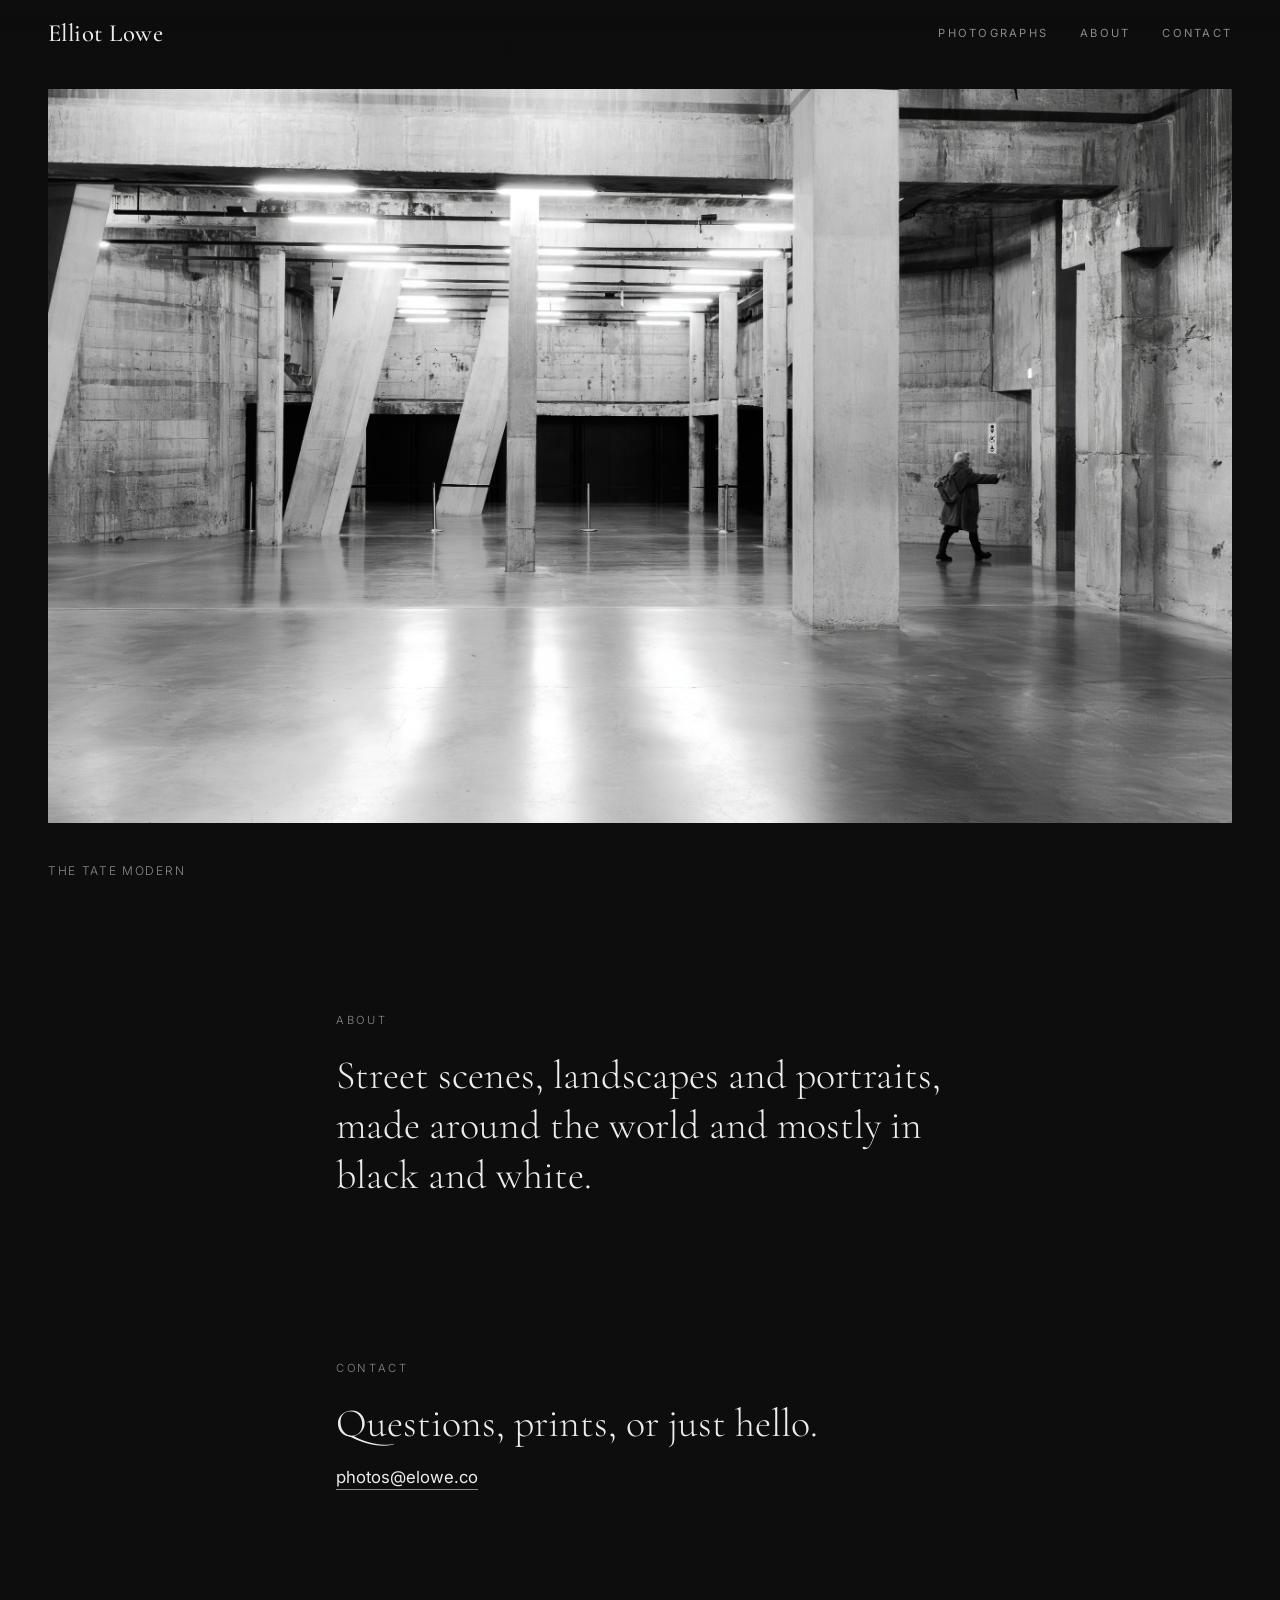
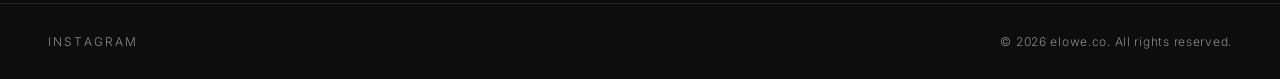
==== public/index.html @ 6233b0a8 "Add EL monogram favicon, touch icon and web manifest Co-Authored-By: Claude Opus 5.5 <noreply@anthro" ====
<!doctype html>
<html lang="en">
<head>
  <meta charset="utf-8">
  <meta name="viewport" content="width=device-width, initial-scale=1">
  <title>Elliot Lowe Photography</title>
  <meta name="description" content="Street, landscape and portrait photography in black and white, from wherever the road leads.">
  <meta property="og:type" content="website">
  <meta property="og:title" content="Elliot Lowe Photography">
  <meta property="og:description" content="Street, landscape and portrait photography in black and white.">
  <meta property="og:url" content="https://elowe.co/">
  <meta property="og:image" content="https://elowe.co/photos/2025_11_10-England49.jpg">
  <meta name="twitter:card" content="summary_large_image">
  <meta name="color-scheme" content="dark">
  <link rel="icon" href="/favicon.ico" sizes="any">
  <link rel="icon" href="/favicon.svg" type="image/svg+xml">
  <link rel="apple-touch-icon" href="/apple-touch-icon.png">
  <link rel="manifest" href="/site.webmanifest">
  <meta name="theme-color" content="#0d0d0d">
  <link rel="preconnect" href="https://fonts.googleapis.com">
  <link rel="preconnect" href="https://fonts.gstatic.com" crossorigin>
  <link href="https://fonts.googleapis.com/css2?family=Cormorant+Garamond:ital,wght@0,400;0,500;1,400&family=Inter:wght@300;400;500&display=swap" rel="stylesheet">
  <link rel="stylesheet" href="style.css">
</head>
<body>
  <header class="bar">
    <a class="brand" href="#top">Elliot Lowe</a>
    <nav aria-label="Main">
      <a href="#photos">Photographs</a>
      <a href="#about">About</a>
      <a href="#contact">Contact</a>
    </nav>
  </header>

  <main id="top">
    <section id="photos" class="viewer" aria-label="Photographs">
      <div class="stage">
        <img id="main" alt="">
        <button id="prev" class="zone zone--prev" aria-label="Previous photograph" hidden></button>
        <button id="next" class="zone zone--next" aria-label="Next photograph" hidden></button>
      </div>
      <div class="caption">
        <span id="title"></span>
        <span id="count"></span>
      </div>
      <div id="thumbs" class="thumbs" hidden></div>
      <p id="empty" class="empty" hidden>Photographs coming soon.</p>
    </section>

    <section id="about" class="panel">
      <p class="eyebrow">About</p>
      <p class="lede">Street scenes, landscapes and portraits, made around the world and mostly in black and white.</p>
    </section>

    <section id="contact" class="panel panel--last">
      <p class="eyebrow">Contact</p>
      <p class="lede">Questions, prints, or just hello.</p>
      <a class="mail" href="mailto:photos@elowe.co">photos@elowe.co</a>
    </section>
  </main>

  <footer class="foot">
    <a href="https://instagram.com/elliot_lowe" rel="noopener">Instagram</a>
    <span>&copy; 2026 elowe.co. All rights reserved.</span>
  </footer>

  <script src="script.js"></script>
</body>
</html>
---- public/style.css ----
:root {
  --bg: #0d0d0d;
  --ink: #ececec;
  --muted: #8a8a8a;
  --line: #262626;
  --bar: 4.25rem;
  --pad: clamp(1.25rem, 4vw, 3rem);
}
* { box-sizing: border-box; }
html { scroll-behavior: smooth; background: var(--bg); }
body {
  margin: 0;
  background: var(--bg);
  color: var(--ink);
  font-family: "Inter", system-ui, sans-serif;
  font-weight: 300;
  line-height: 1.6;
  -webkit-font-smoothing: antialiased;
}
a { color: inherit; }
:focus-visible { outline: 2px solid var(--ink); outline-offset: 4px; }

.bar {
  position: fixed; inset: 0 0 auto 0; z-index: 5;
  height: var(--bar);
  display: flex; justify-content: space-between; align-items: center;
  padding: 0 var(--pad);
  background: linear-gradient(to bottom, rgba(13,13,13,.85), rgba(13,13,13,0));
}
.brand {
  font-family: "Cormorant Garamond", Georgia, serif;
  font-size: 1.55rem; font-weight: 500; letter-spacing: .02em; text-decoration: none;
}
.bar nav { display: flex; gap: clamp(1rem, 3vw, 2rem); }
.bar nav a {
  text-decoration: none; text-transform: uppercase;
  font-size: .7rem; letter-spacing: .2em; font-weight: 400; color: var(--muted);
  transition: color .2s;
}
.bar nav a:hover { color: var(--ink); }

.viewer { min-height: 100svh; display: flex; flex-direction: column; padding: var(--bar) var(--pad) 1.25rem; }
.stage { position: relative; flex: 1; min-height: 0; display: flex; align-items: center; justify-content: center; }
.stage img {
  display: block; max-width: 100%; max-height: calc(100svh - var(--bar) - 5.5rem);
  width: auto; height: auto; object-fit: contain;
  opacity: 0; transition: opacity .5s ease;
}
.stage img.in { opacity: 1; }
.zone { position: absolute; top: 0; bottom: 0; width: 50%; background: none; border: 0; padding: 0; cursor: pointer; }
.zone--prev { left: 0; cursor: w-resize; }
.zone--next { right: 0; cursor: e-resize; }
.zone[hidden] { display: none; }

.caption {
  display: flex; justify-content: space-between; gap: 1rem;
  padding-top: 1rem; font-size: .75rem; letter-spacing: .14em; text-transform: uppercase; color: var(--muted);
}
.thumbs { display: flex; gap: .5rem; justify-content: center; flex-wrap: wrap; padding-top: 1rem; }
.thumbs[hidden], .empty[hidden] { display: none; }
.thumbs button { padding: 0; border: 0; background: none; cursor: pointer; opacity: .4; transition: opacity .2s; }
.thumbs button.on, .thumbs button:hover { opacity: 1; }
.thumbs img { display: block; width: 72px; height: 48px; object-fit: cover; }
.empty { text-align: center; color: var(--muted); padding: 6rem 0; }

.panel {
  max-width: 44rem; margin: 0 auto; padding: 7rem var(--pad) 2rem;
}
.panel--last { padding-bottom: 7rem; }
.eyebrow { text-transform: uppercase; font-size: .7rem; letter-spacing: .24em; color: var(--muted); margin: 0 0 1.25rem; }
.lede {
  font-family: "Cormorant Garamond", Georgia, serif;
  font-size: clamp(1.7rem, 4.2vw, 2.5rem); line-height: 1.25; margin: 0 0 1rem;
}
.sub { color: var(--muted); margin: 0; }
.mail {
  font-size: 1.05rem; font-weight: 400; text-underline-offset: 6px; text-decoration-color: var(--muted);
}
.mail:hover { text-decoration-color: var(--ink); }

.foot {
  display: flex; justify-content: space-between; flex-wrap: wrap; gap: 1rem;
  padding: 1.75rem var(--pad); border-top: 1px solid var(--line);
  color: var(--muted); font-size: .75rem; letter-spacing: .06em;
}
.foot a { text-decoration: none; text-transform: uppercase; letter-spacing: .18em; }
.foot a:hover { color: var(--ink); }

@media (max-width: 640px) {
  :root { --bar: 3.5rem; }
  .bar nav a:first-child { display: none; }
  .viewer { min-height: 0; padding-top: calc(var(--bar) + 1rem); }
  .stage { flex: none; }
  .stage img { max-height: 70svh; }
}
@media (prefers-reduced-motion: reduce) {
  html { scroll-behavior: auto; }
  .stage img { transition: none; }
}
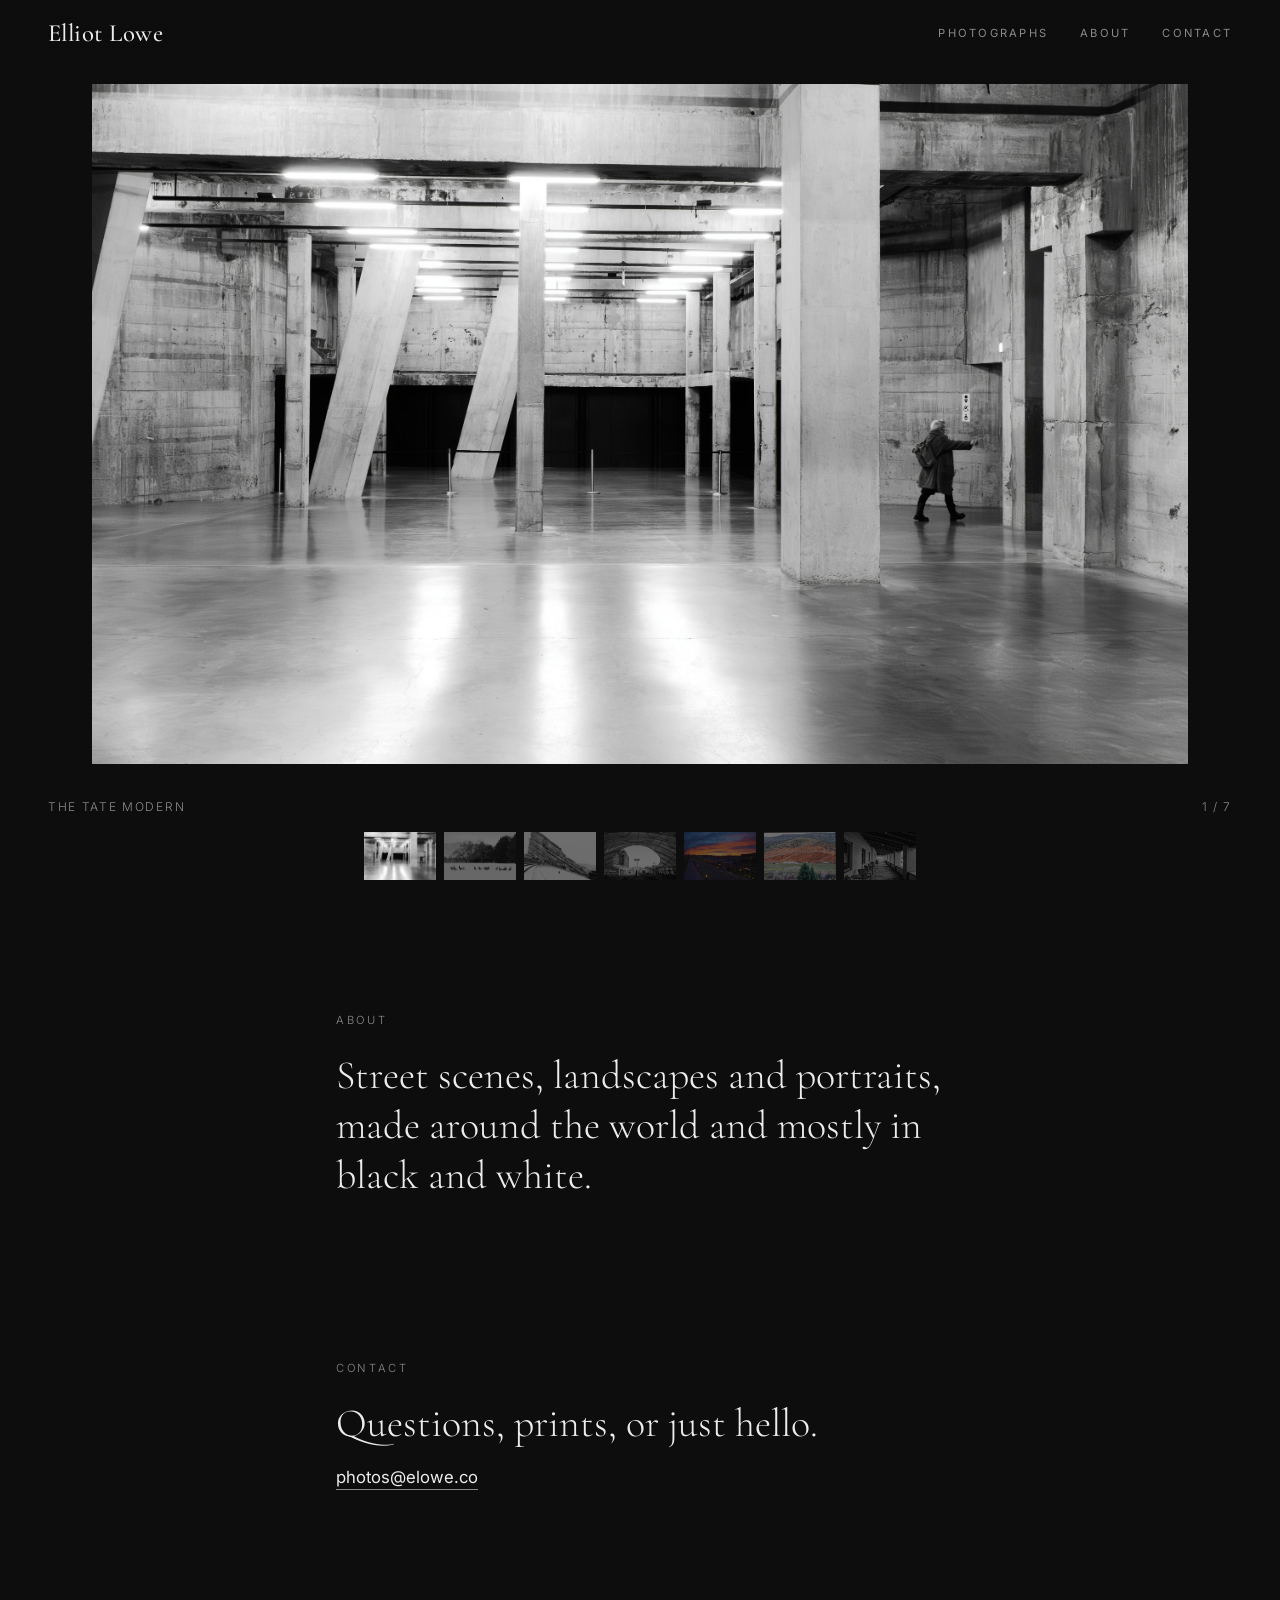
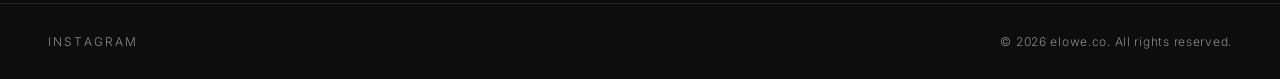
==== commit 3d0770a8: "Add IMG 4542 photo and a camera-details info button Co-Authored-By: Claude Sonnet 5.5 <noreply@anthr" ====
--- a/public/index.html
+++ b/public/index.html
@@ -40,8 +40,12 @@
         <button id="next" class="zone zone--next" aria-label="Next photograph" hidden></button>
       </div>
       <div class="caption">
-        <span id="title"></span>
+        <span class="cap-left">
+          <span id="title"></span>
+          <button id="info-btn" class="info-btn" type="button" aria-label="Photo details" aria-expanded="false" aria-controls="info" hidden>i</button>
+        </span>
         <span id="count"></span>
+        <dl id="info" class="info" hidden></dl>
       </div>
       <div id="thumbs" class="thumbs" hidden></div>
       <p id="empty" class="empty" hidden>Photographs coming soon.</p>
--- a/public/style.css
+++ b/public/style.css
@@ -47,6 +47,7 @@
   opacity: 0; transition: opacity .5s ease;
 }
 .stage img.in { opacity: 1; }
+.has-thumbs .stage img { max-height: calc(100svh - var(--bar) - 9.5rem); }
 .zone { position: absolute; top: 0; bottom: 0; width: 50%; background: none; border: 0; padding: 0; cursor: pointer; }
 .zone--prev { left: 0; cursor: w-resize; }
 .zone--next { right: 0; cursor: e-resize; }
@@ -56,6 +57,25 @@
   display: flex; justify-content: space-between; gap: 1rem;
   padding-top: 1rem; font-size: .75rem; letter-spacing: .14em; text-transform: uppercase; color: var(--muted);
 }
+.caption { position: relative; align-items: center; }
+.cap-left { display: flex; align-items: center; gap: .75rem; }
+.info-btn {
+  width: 1.4rem; height: 1.4rem; padding: 0; border-radius: 50%;
+  border: 1px solid var(--muted); background: none; color: var(--muted); cursor: pointer;
+  font: italic 500 .95rem/1 "Cormorant Garamond", Georgia, serif; text-transform: none;
+  transition: color .2s, border-color .2s;
+}
+.info-btn:hover, .info-btn[aria-expanded="true"] { color: var(--ink); border-color: var(--ink); }
+.info-btn[hidden], .info[hidden] { display: none; }
+.info {
+  position: absolute; left: 0; bottom: calc(100% + .5rem); z-index: 3; margin: 0;
+  display: grid; grid-template-columns: auto 1fr; gap: .4rem 1.5rem; align-items: baseline;
+  padding: 1rem 1.25rem; max-width: 100%;
+  background: rgba(13,13,13,.92); border: 1px solid var(--line);
+  -webkit-backdrop-filter: blur(6px); backdrop-filter: blur(6px);
+}
+.info dt { font-size: .65rem; letter-spacing: .16em; text-transform: uppercase; color: var(--muted); }
+.info dd { margin: 0; font-size: .8rem; letter-spacing: .04em; text-transform: none; color: var(--ink); }
 .thumbs { display: flex; gap: .5rem; justify-content: center; flex-wrap: wrap; padding-top: 1rem; }
 .thumbs[hidden], .empty[hidden] { display: none; }
 .thumbs button { padding: 0; border: 0; background: none; cursor: pointer; opacity: .4; transition: opacity .2s; }
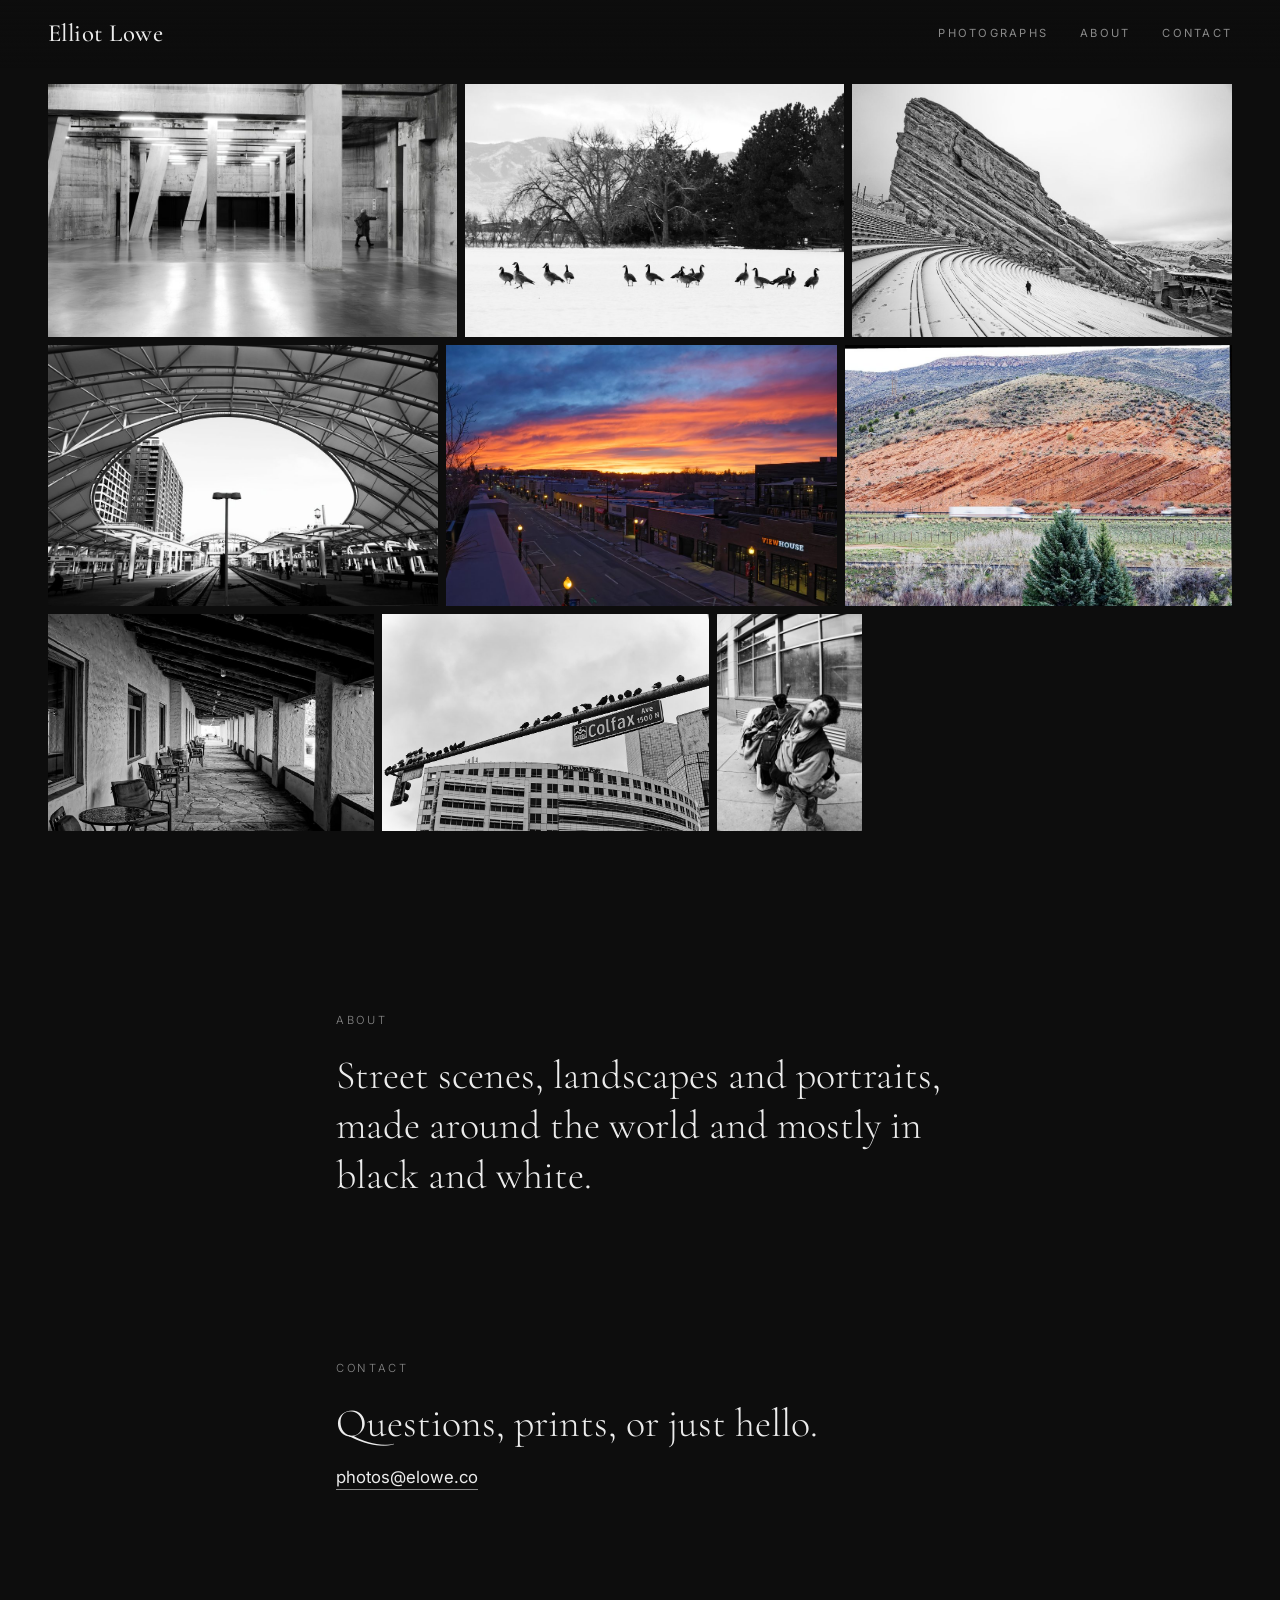
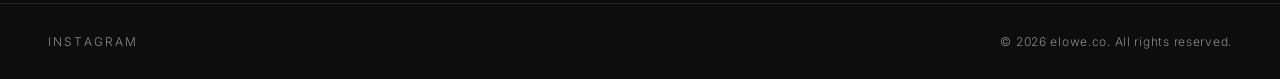
==== commit 0f7092ce: "Switch home page to a photo grid with full-screen viewer and thumbnails Co-Authored-By: Claude Sonne" ====
--- a/public/index.html
+++ b/public/index.html
@@ -33,21 +33,8 @@
   </header>
 
   <main id="top">
-    <section id="photos" class="viewer" aria-label="Photographs">
-      <div class="stage">
-        <img id="main" alt="">
-        <button id="prev" class="zone zone--prev" aria-label="Previous photograph" hidden></button>
-        <button id="next" class="zone zone--next" aria-label="Next photograph" hidden></button>
-      </div>
-      <div class="caption">
-        <span class="cap-left">
-          <span id="title"></span>
-          <button id="info-btn" class="info-btn" type="button" aria-label="Photo details" aria-expanded="false" aria-controls="info" hidden>i</button>
-        </span>
-        <span id="count"></span>
-        <dl id="info" class="info" hidden></dl>
-      </div>
-      <div id="thumbs" class="thumbs" hidden></div>
+    <section id="photos" class="gallery" aria-label="Photographs">
+      <ul id="grid" class="grid"></ul>
       <p id="empty" class="empty" hidden>Photographs coming soon.</p>
     </section>
 
@@ -68,6 +55,23 @@
     <span>&copy; 2026 elowe.co. All rights reserved.</span>
   </footer>
 
+  <div id="lightbox" class="lightbox" role="dialog" aria-modal="true" aria-label="Photograph" hidden>
+    <button id="close" class="lb-close" type="button" aria-label="Close photograph">&times;</button>
+    <div class="stage">
+      <img id="main" alt="">
+      <button id="prev" class="zone zone--prev" type="button" aria-label="Previous photograph"></button>
+      <button id="next" class="zone zone--next" type="button" aria-label="Next photograph"></button>
+    </div>
+    <div class="caption">
+      <span class="cap-left">
+        <span id="title"></span>
+        <button id="info-btn" class="info-btn" type="button" aria-label="Photo details" aria-expanded="false" aria-controls="info" hidden>i</button>
+      </span>
+      <span id="count"></span>
+      <dl id="info" class="info" hidden></dl>
+    </div>
+  </div>
+
   <script src="script.js"></script>
 </body>
 </html>
--- a/public/style.css
+++ b/public/style.css
@@ -39,25 +39,64 @@
 }
 .bar nav a:hover { color: var(--ink); }
 
-.viewer { min-height: 100svh; display: flex; flex-direction: column; padding: var(--bar) var(--pad) 1.25rem; }
+.gallery { min-height: 100svh; padding: calc(var(--bar) + 1rem) var(--pad) 3rem; }
+.grid {
+  --row: clamp(9rem, 17vw, 14rem);
+  list-style: none; margin: 0; padding: 0;
+  display: flex; flex-wrap: wrap; gap: .5rem;
+}
+.grid::after { content: ""; flex: 10000 1 0; }
+.grid li { flex: var(--ar) 1 calc(var(--ar) * var(--row)); position: relative; min-width: 0; }
+.grid button {
+  position: relative; display: block; width: 100%; padding: 0; border: 0;
+  background: #161616; cursor: zoom-in; overflow: hidden;
+}
+.grid img {
+  display: block; width: 100%; aspect-ratio: var(--ar); object-fit: cover;
+  opacity: 0; transition: opacity .5s ease, transform .6s ease;
+}
+.grid img.in { opacity: 1; }
+.grid .t {
+  position: absolute; inset: auto 0 0 0; padding: 2rem .8rem .65rem; text-align: left;
+  font-size: .68rem; letter-spacing: .14em; text-transform: uppercase; color: var(--ink);
+  background: linear-gradient(to top, rgba(0,0,0,.7), rgba(0,0,0,0));
+  opacity: 0; transition: opacity .25s;
+}
+@media (hover: hover) {
+  .grid button:hover img { transform: scale(1.025); }
+  .grid button:hover .t { opacity: 1; }
+}
+.grid button:focus-visible .t { opacity: 1; }
+.empty { text-align: center; color: var(--muted); padding: 6rem 0; }
+.empty[hidden] { display: none; }
+
+.lightbox {
+  position: fixed; inset: 0; z-index: 10; display: flex; flex-direction: column;
+  padding: 3.25rem var(--pad) 1rem; background: var(--bg);
+}
+.lightbox[hidden] { display: none; }
+.lb-close {
+  position: absolute; top: .6rem; right: calc(var(--pad) - .5rem); z-index: 4;
+  width: 2.5rem; height: 2.5rem; padding: 0; border: 0; background: none; cursor: pointer;
+  color: var(--muted); font: 300 2rem/1 "Inter", system-ui, sans-serif; transition: color .2s;
+}
+.lb-close:hover { color: var(--ink); }
 .stage { position: relative; flex: 1; min-height: 0; display: flex; align-items: center; justify-content: center; }
 .stage img {
-  display: block; max-width: 100%; max-height: calc(100svh - var(--bar) - 5.5rem);
+  display: block; max-width: 100%; max-height: calc(100svh - 8rem);
   width: auto; height: auto; object-fit: contain;
-  opacity: 0; transition: opacity .5s ease;
+  opacity: 0; transition: opacity .4s ease;
 }
 .stage img.in { opacity: 1; }
-.has-thumbs .stage img { max-height: calc(100svh - var(--bar) - 9.5rem); }
 .zone { position: absolute; top: 0; bottom: 0; width: 50%; background: none; border: 0; padding: 0; cursor: pointer; }
 .zone--prev { left: 0; cursor: w-resize; }
 .zone--next { right: 0; cursor: e-resize; }
 .zone[hidden] { display: none; }
 
 .caption {
-  display: flex; justify-content: space-between; gap: 1rem;
+  position: relative; display: flex; justify-content: space-between; align-items: center; gap: 1rem;
   padding-top: 1rem; font-size: .75rem; letter-spacing: .14em; text-transform: uppercase; color: var(--muted);
 }
-.caption { position: relative; align-items: center; }
 .cap-left { display: flex; align-items: center; gap: .75rem; }
 .info-btn {
   width: 1.4rem; height: 1.4rem; padding: 0; border-radius: 50%;
@@ -76,12 +115,6 @@
 }
 .info dt { font-size: .65rem; letter-spacing: .16em; text-transform: uppercase; color: var(--muted); }
 .info dd { margin: 0; font-size: .8rem; letter-spacing: .04em; text-transform: none; color: var(--ink); }
-.thumbs { display: flex; gap: .5rem; justify-content: center; flex-wrap: wrap; padding-top: 1rem; }
-.thumbs[hidden], .empty[hidden] { display: none; }
-.thumbs button { padding: 0; border: 0; background: none; cursor: pointer; opacity: .4; transition: opacity .2s; }
-.thumbs button.on, .thumbs button:hover { opacity: 1; }
-.thumbs img { display: block; width: 72px; height: 48px; object-fit: cover; }
-.empty { text-align: center; color: var(--muted); padding: 6rem 0; }
 
 .panel {
   max-width: 44rem; margin: 0 auto; padding: 7rem var(--pad) 2rem;
@@ -109,11 +142,11 @@
 @media (max-width: 640px) {
   :root { --bar: 3.5rem; }
   .bar nav a:first-child { display: none; }
-  .viewer { min-height: 0; padding-top: calc(var(--bar) + 1rem); }
-  .stage { flex: none; }
-  .stage img { max-height: 70svh; }
+  .grid { --row: 9rem; gap: .35rem; }
+  .lightbox { padding-top: 3rem; }
+  .stage img { max-height: calc(100svh - 9rem); }
 }
 @media (prefers-reduced-motion: reduce) {
   html { scroll-behavior: auto; }
-  .stage img { transition: none; }
+  .stage img, .grid img { transition: none; }
 }
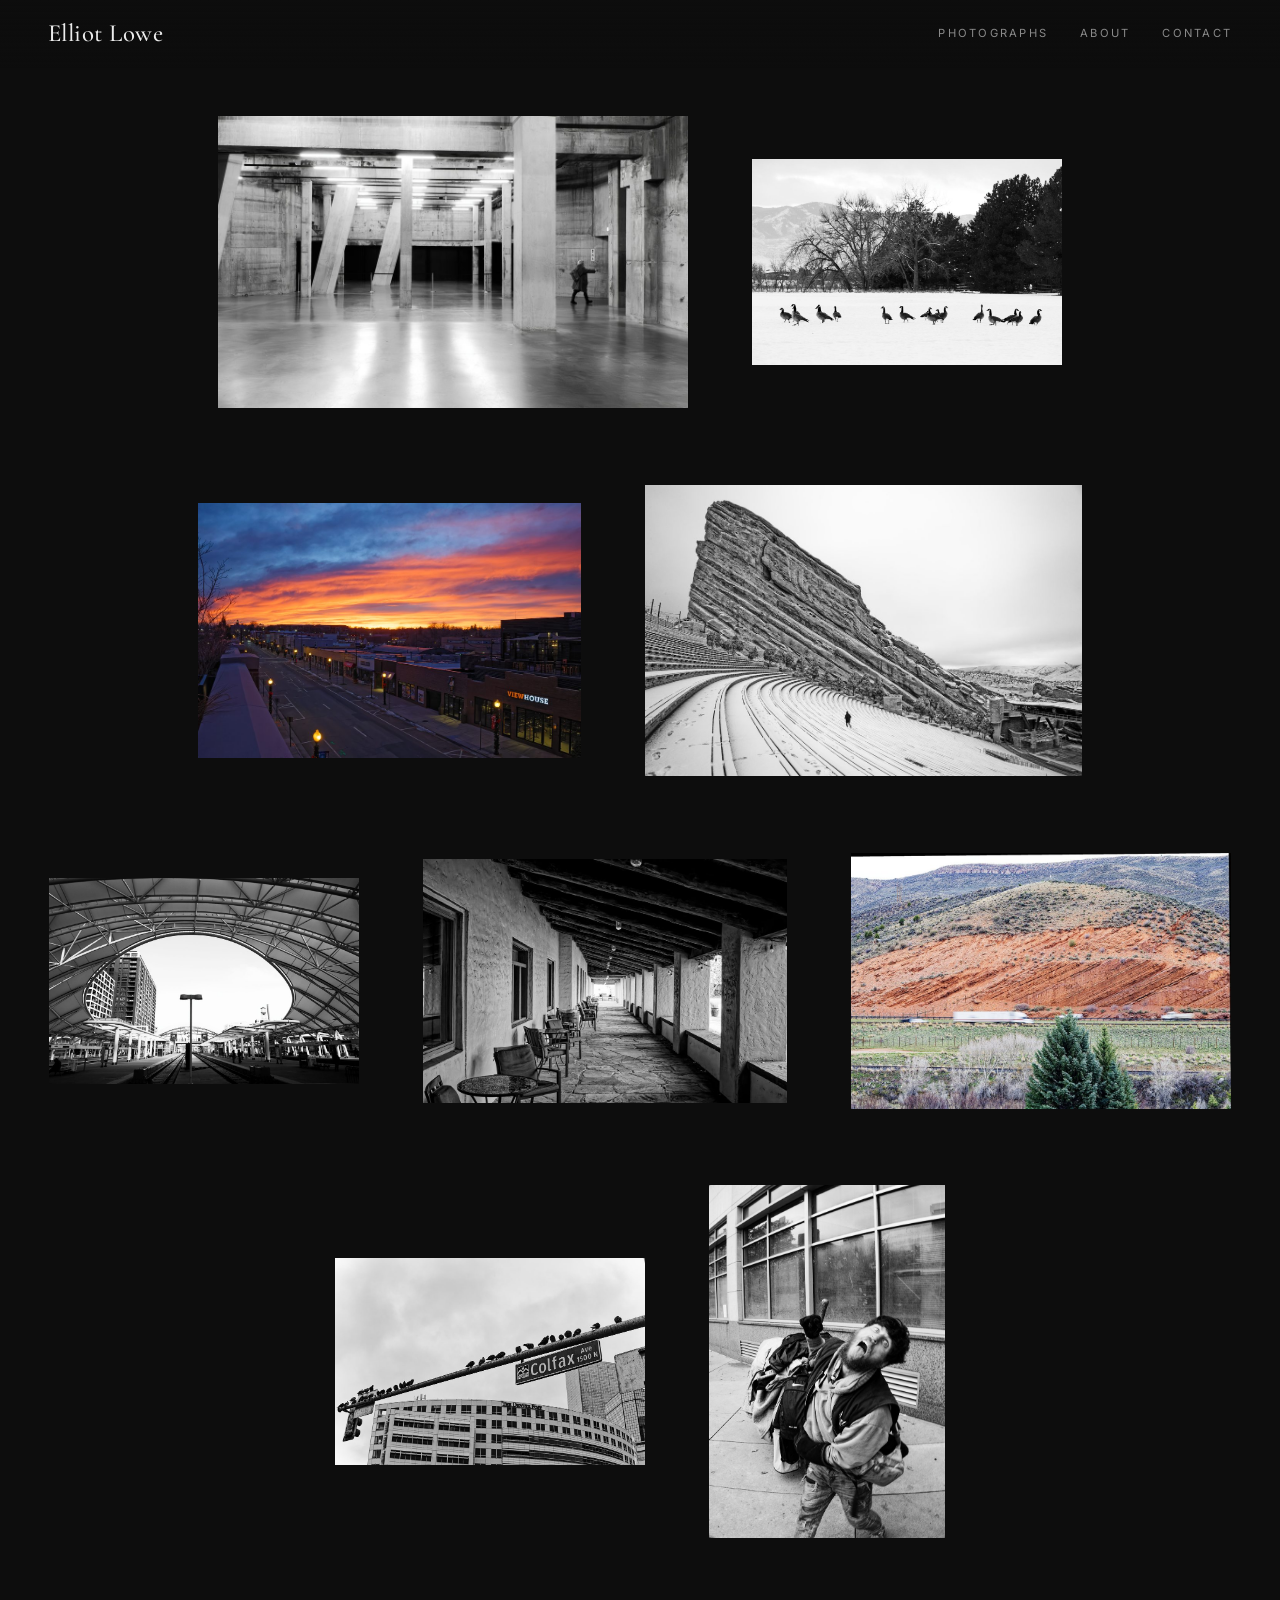
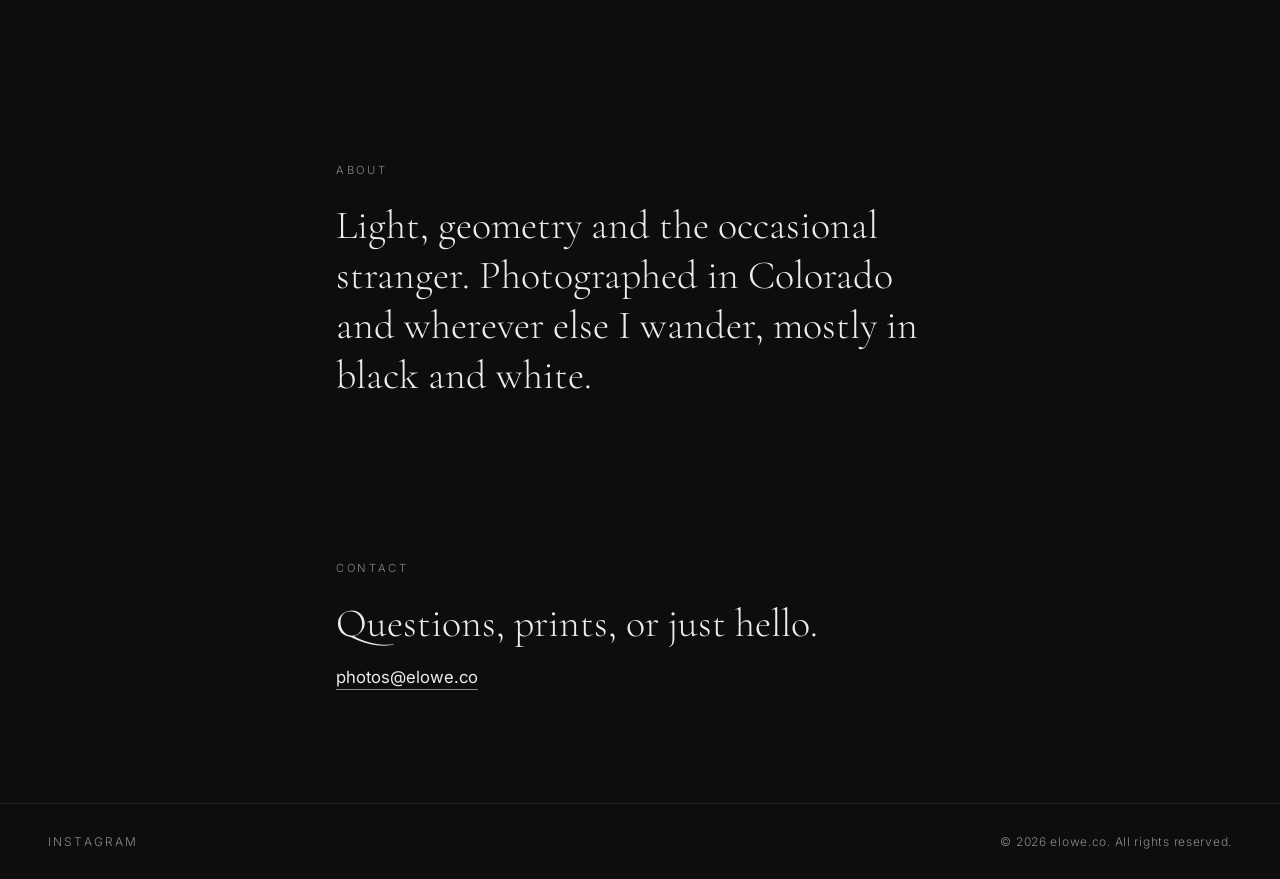
==== commit f66d8d90: "Update About text Co-Authored-By: Claude Sonnet 5.5 <noreply@anthropic.com> Claude-Session: https://" ====
--- a/public/index.html
+++ b/public/index.html
@@ -40,7 +40,7 @@
 
     <section id="about" class="panel">
       <p class="eyebrow">About</p>
-      <p class="lede">Street scenes, landscapes and portraits, made around the world and mostly in black and white.</p>
+      <p class="lede">Light, geometry and the occasional stranger. Photographed in Colorado and wherever else I wander, mostly in black and white.</p>
     </section>
 
     <section id="contact" class="panel panel--last">
--- a/public/style.css
+++ b/public/style.css
@@ -39,14 +39,19 @@
 }
 .bar nav a:hover { color: var(--ink); }
 
-.gallery { min-height: 100svh; padding: calc(var(--bar) + 1rem) var(--pad) 3rem; }
+.gallery { min-height: 100svh; padding: calc(var(--bar) + 3rem) var(--pad) 7rem; }
 .grid {
-  --row: clamp(9rem, 17vw, 14rem);
-  list-style: none; margin: 0; padding: 0;
-  display: flex; flex-wrap: wrap; gap: .5rem;
+  --row: clamp(10rem, 19vw, 16rem);
+  list-style: none; margin: 0 auto; padding: 0; max-width: 84rem;
+  display: flex; flex-wrap: wrap; justify-content: center; align-items: center;
+  gap: clamp(2.5rem, 6vw, 5.5rem) clamp(2rem, 5vw, 4.5rem);
 }
-.grid::after { content: ""; flex: 10000 1 0; }
-.grid li { flex: var(--ar) 1 calc(var(--ar) * var(--row)); position: relative; min-width: 0; }
+/* Varied scale gives the rows a hung-on-a-wall rhythm instead of a uniform mosaic. */
+.grid li { --s: 1; flex: 0 0 calc(var(--ar) * var(--row) * var(--s)); position: relative; min-width: 0; max-width: 100%; }
+.grid li:nth-child(3n+1) { --s: 1.2; }
+.grid li:nth-child(3n+2) { --s: .85; }
+.grid li:nth-child(4n+3) { --s: 1.05; }
+.grid li.tall { --s: 1.45; }
 .grid button {
   position: relative; display: block; width: 100%; padding: 0; border: 0;
   background: #161616; cursor: zoom-in; overflow: hidden;
@@ -142,7 +147,9 @@
 @media (max-width: 640px) {
   :root { --bar: 3.5rem; }
   .bar nav a:first-child { display: none; }
-  .grid { --row: 9rem; gap: .35rem; }
+  .gallery { padding-top: calc(var(--bar) + 1.5rem); padding-bottom: 4rem; }
+  .grid { gap: 2.75rem; }
+  .grid li, .grid li:nth-child(n) { flex: 0 0 100%; }
   .lightbox { padding-top: 3rem; }
   .stage img { max-height: calc(100svh - 9rem); }
 }
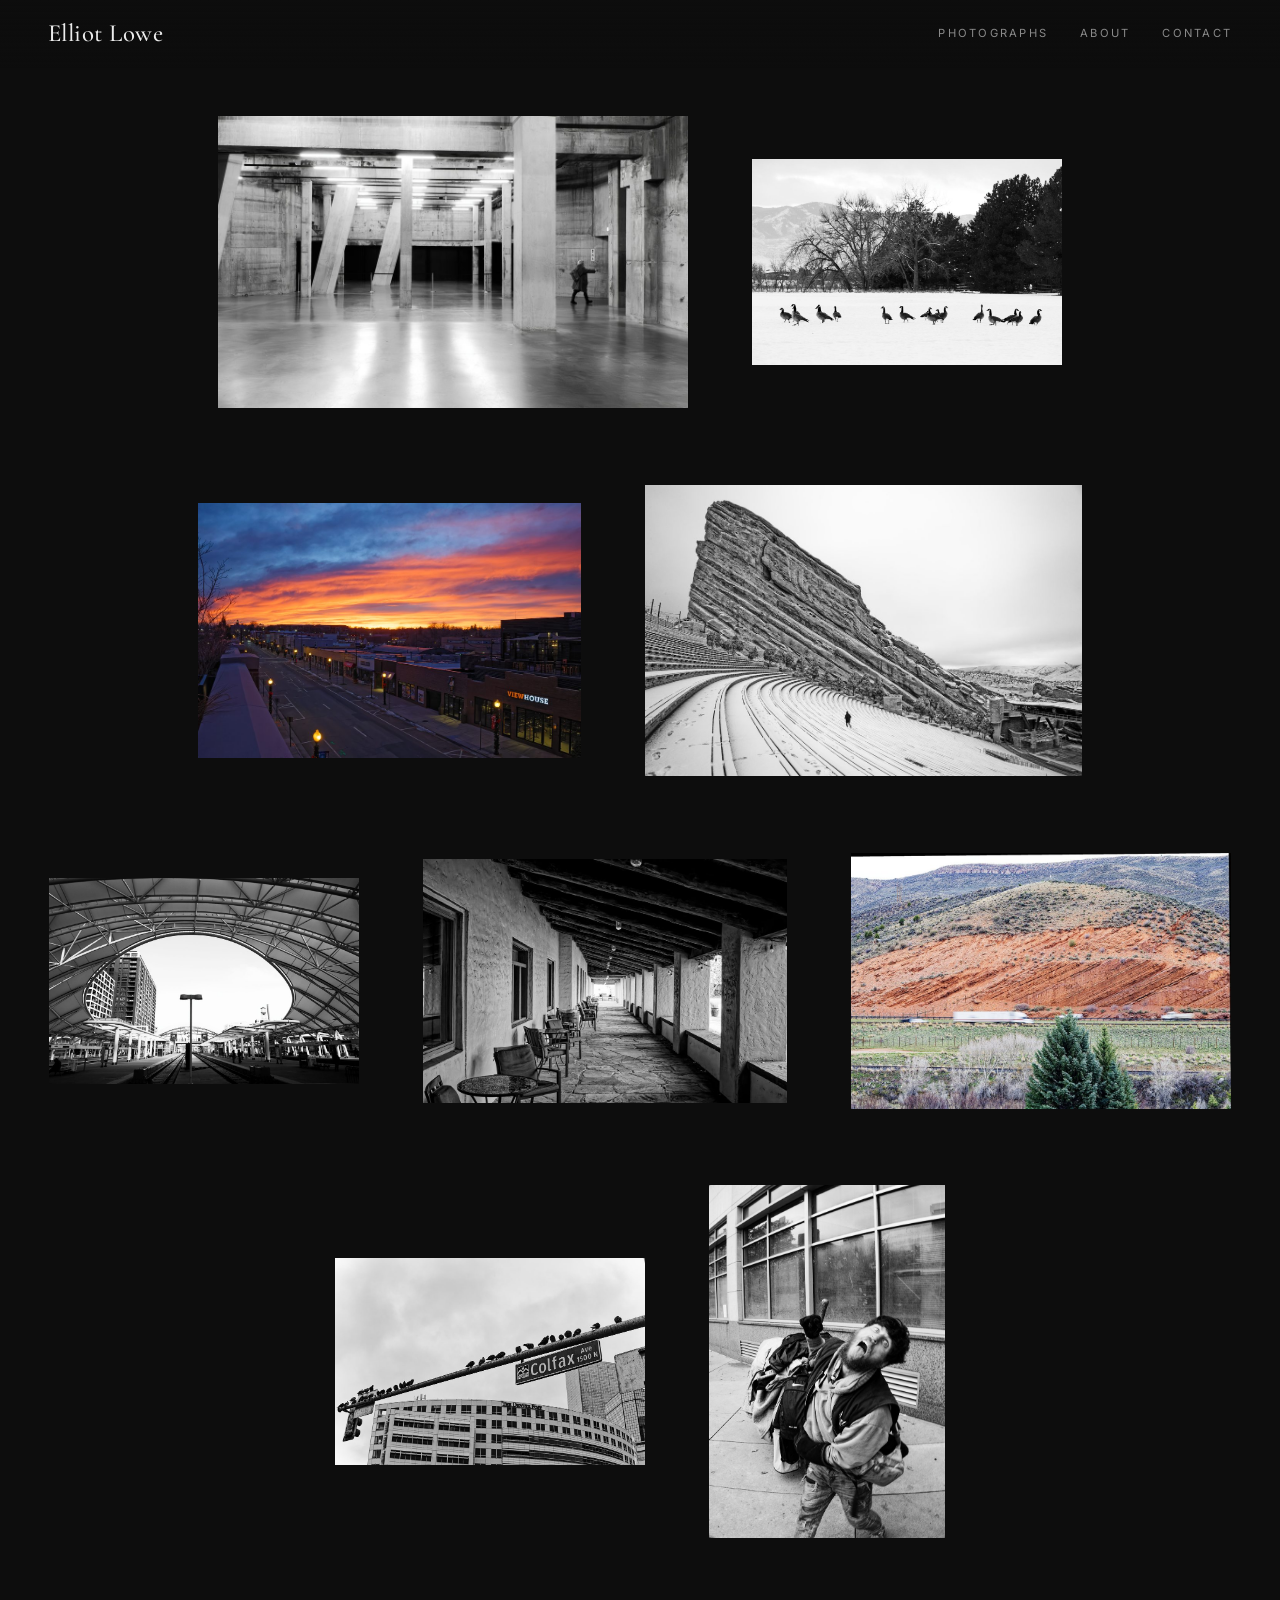
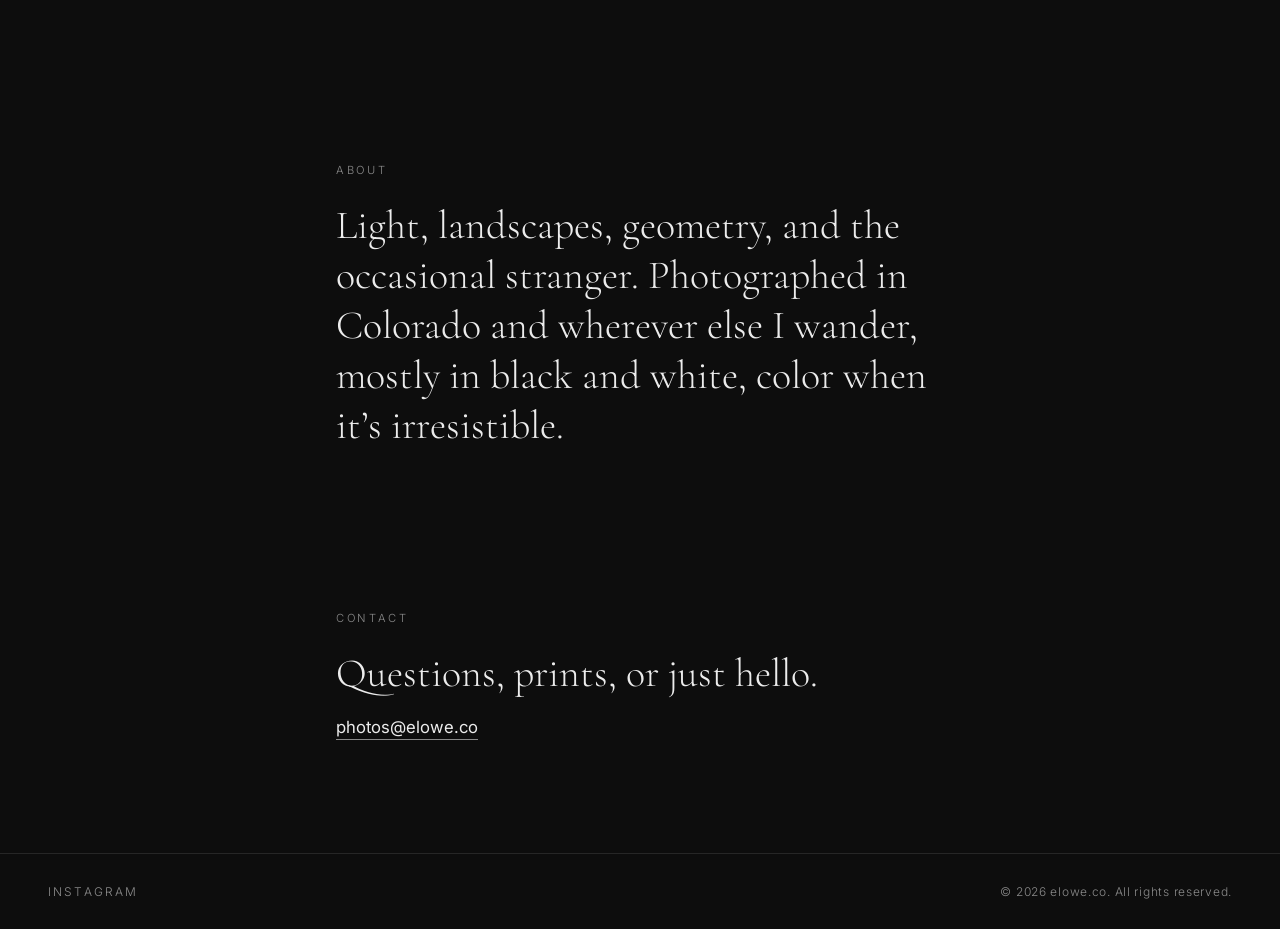
==== commit 85860f7e: "Update About text Co-Authored-By: Claude Sonnet 5.5 <noreply@anthropic.com> Claude-Session: https://" ====
--- a/public/index.html
+++ b/public/index.html
@@ -40,13 +40,14 @@
 
     <section id="about" class="panel">
       <p class="eyebrow">About</p>
-      <p class="lede">Light, geometry and the occasional stranger. Photographed in Colorado and wherever else I wander, mostly in black and white.</p>
+      <p class="lede">Light, landscapes, geometry, and the occasional stranger. Photographed in Colorado and wherever else I wander, mostly in black and white, color when it&rsquo;s irresistible.</p>
     </section>
 
     <section id="contact" class="panel panel--last">
       <p class="eyebrow">Contact</p>
       <p class="lede">Questions, prints, or just hello.</p>
-      <a class="mail" href="mailto:photos@elowe.co">photos@elowe.co</a>
+      <a class="mail" id="mail" hidden></a>
+      <noscript><span class="mail">photos [at] elowe [dot] co</span></noscript>
     </section>
   </main>
 
--- a/public/style.css
+++ b/public/style.css
@@ -157,3 +157,5 @@
   html { scroll-behavior: auto; }
   .stage img, .grid img { transition: none; }
 }
+
+.mail[hidden] { display: none; }
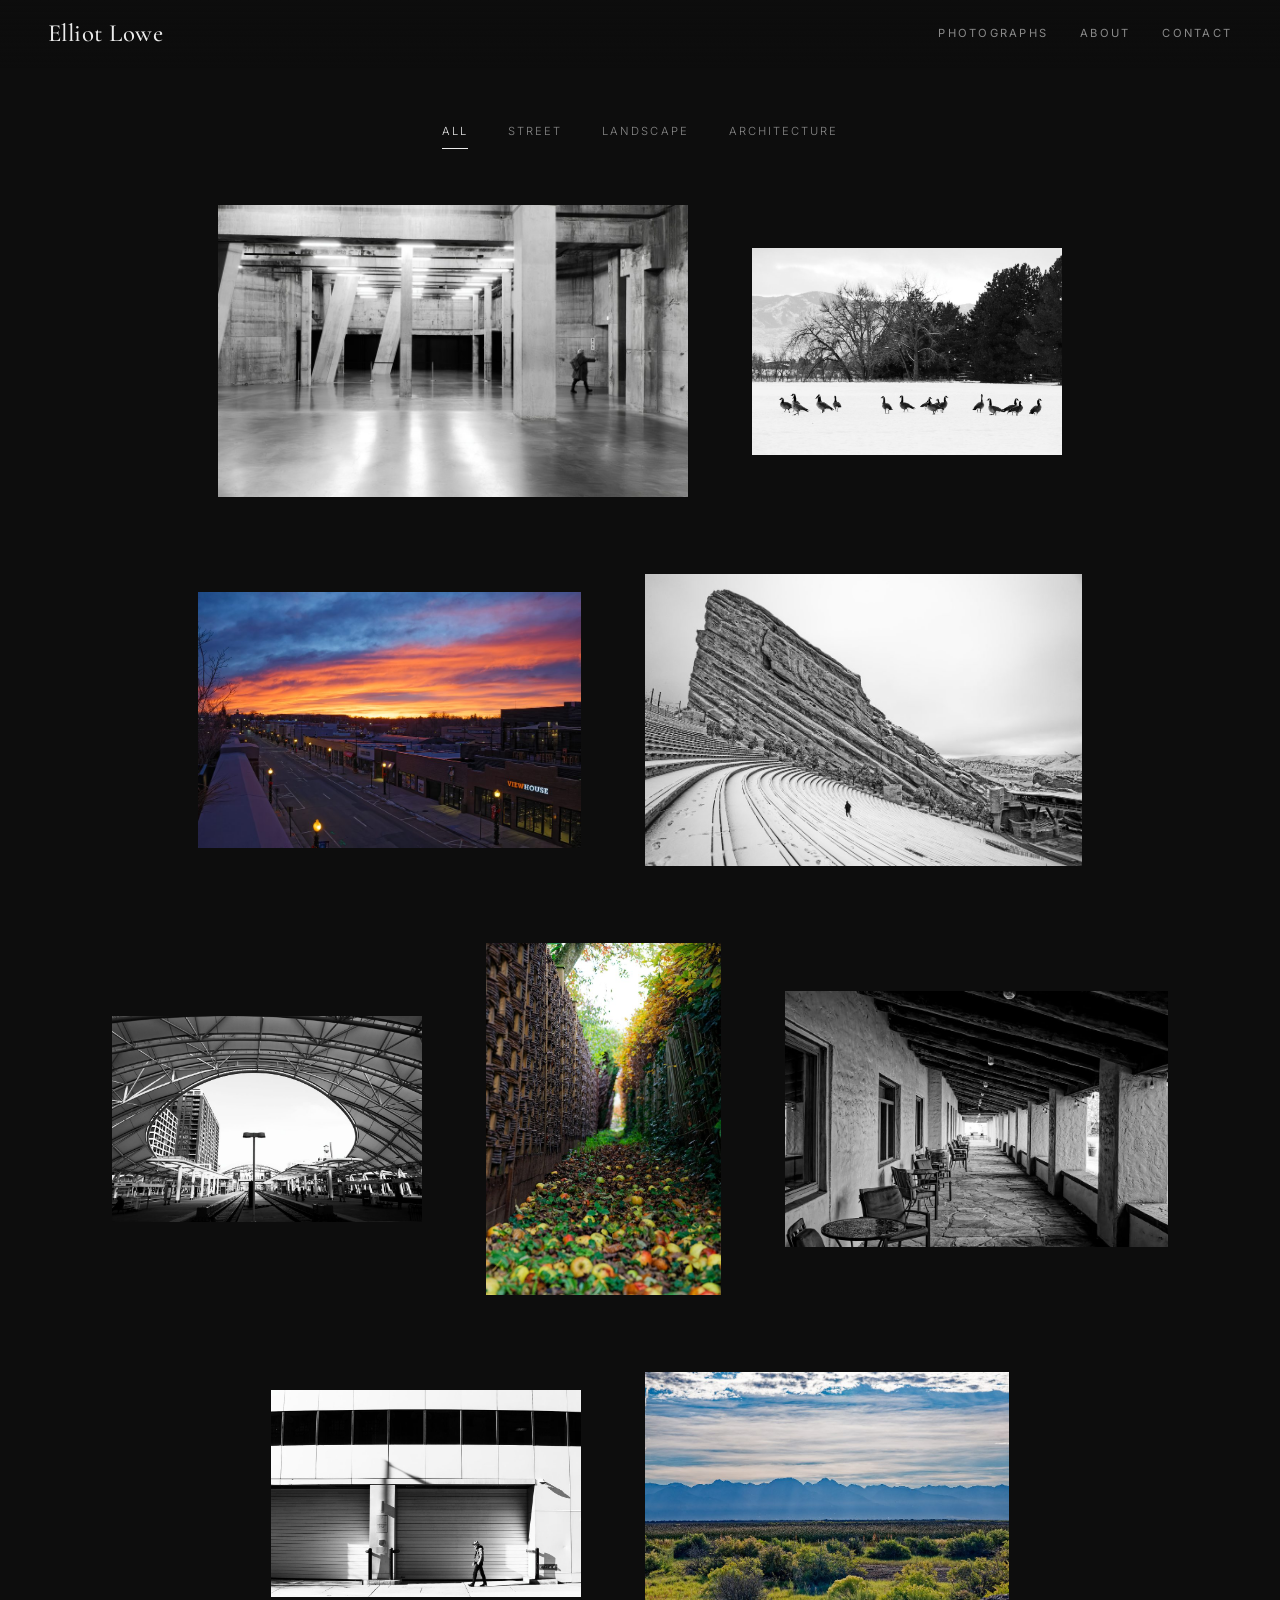
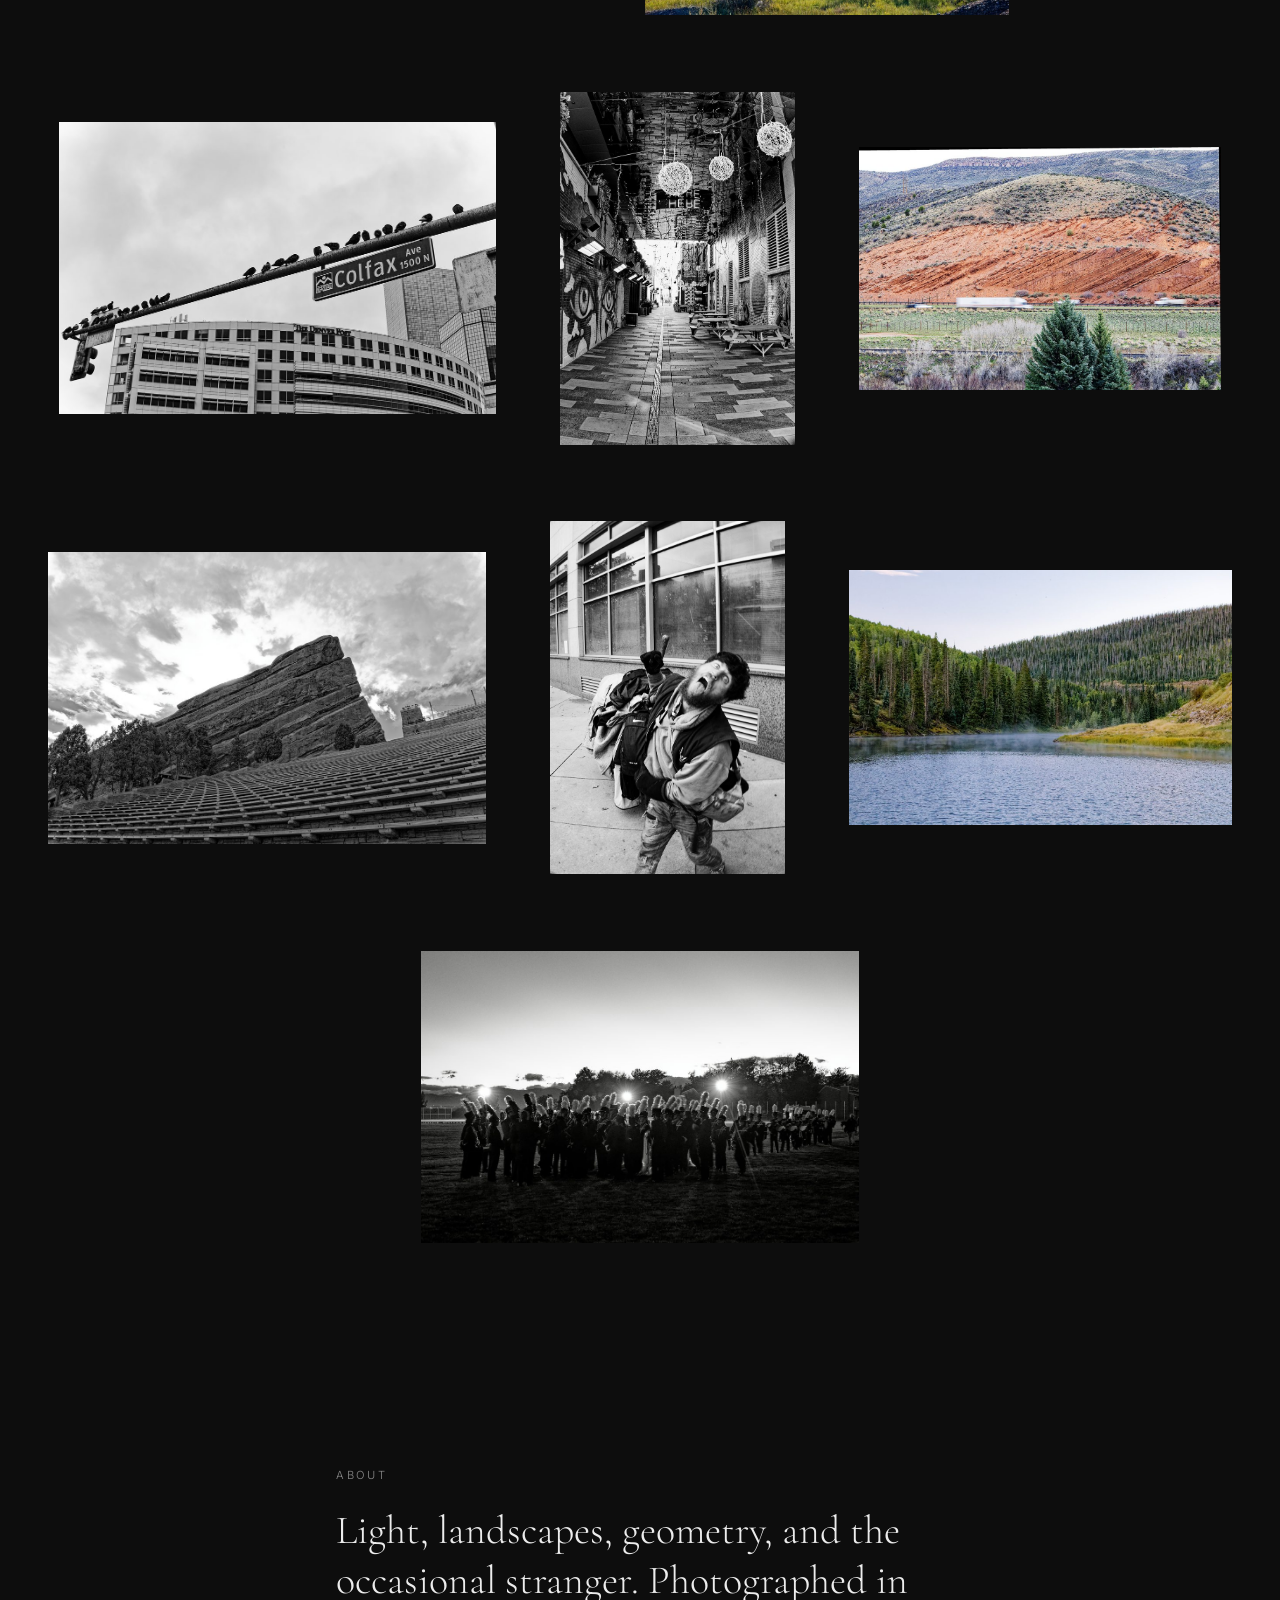
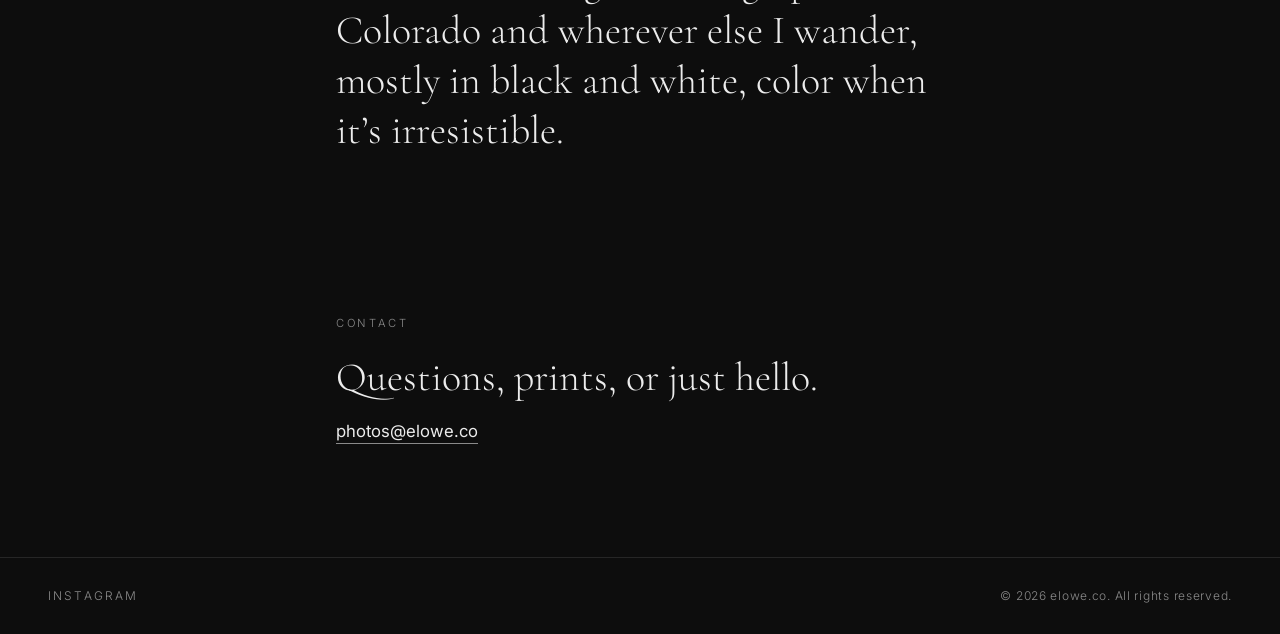
==== commit d7468281: "Add Street / Landscape / Architecture category filters Co-Authored-By: Claude Sonnet 5.5 <noreply@an" ====
--- a/public/index.html
+++ b/public/index.html
@@ -34,6 +34,7 @@
 
   <main id="top">
     <section id="photos" class="gallery" aria-label="Photographs">
+      <div id="filters" class="filters" role="group" aria-label="Filter photographs" hidden></div>
       <ul id="grid" class="grid"></ul>
       <p id="empty" class="empty" hidden>Photographs coming soon.</p>
     </section>
--- a/public/style.css
+++ b/public/style.css
@@ -40,6 +40,18 @@
 .bar nav a:hover { color: var(--ink); }
 
 .gallery { min-height: 100svh; padding: calc(var(--bar) + 3rem) var(--pad) 7rem; }
+.filters {
+  display: flex; flex-wrap: wrap; justify-content: center; gap: .5rem clamp(1.25rem, 4vw, 2.5rem);
+  margin: 0 auto clamp(2.25rem, 5vw, 3.5rem);
+}
+.filters[hidden] { display: none; }
+.filters button {
+  padding: .45rem 0; border: 0; border-bottom: 1px solid transparent; background: none; cursor: pointer;
+  font: inherit; font-size: .7rem; letter-spacing: .18em; text-transform: uppercase; color: var(--muted);
+  transition: color .2s, border-color .2s;
+}
+.filters button:hover { color: var(--ink); }
+.filters button[aria-pressed="true"] { color: var(--ink); border-bottom-color: var(--ink); }
 .grid {
   --row: clamp(10rem, 19vw, 16rem);
   list-style: none; margin: 0 auto; padding: 0; max-width: 84rem;
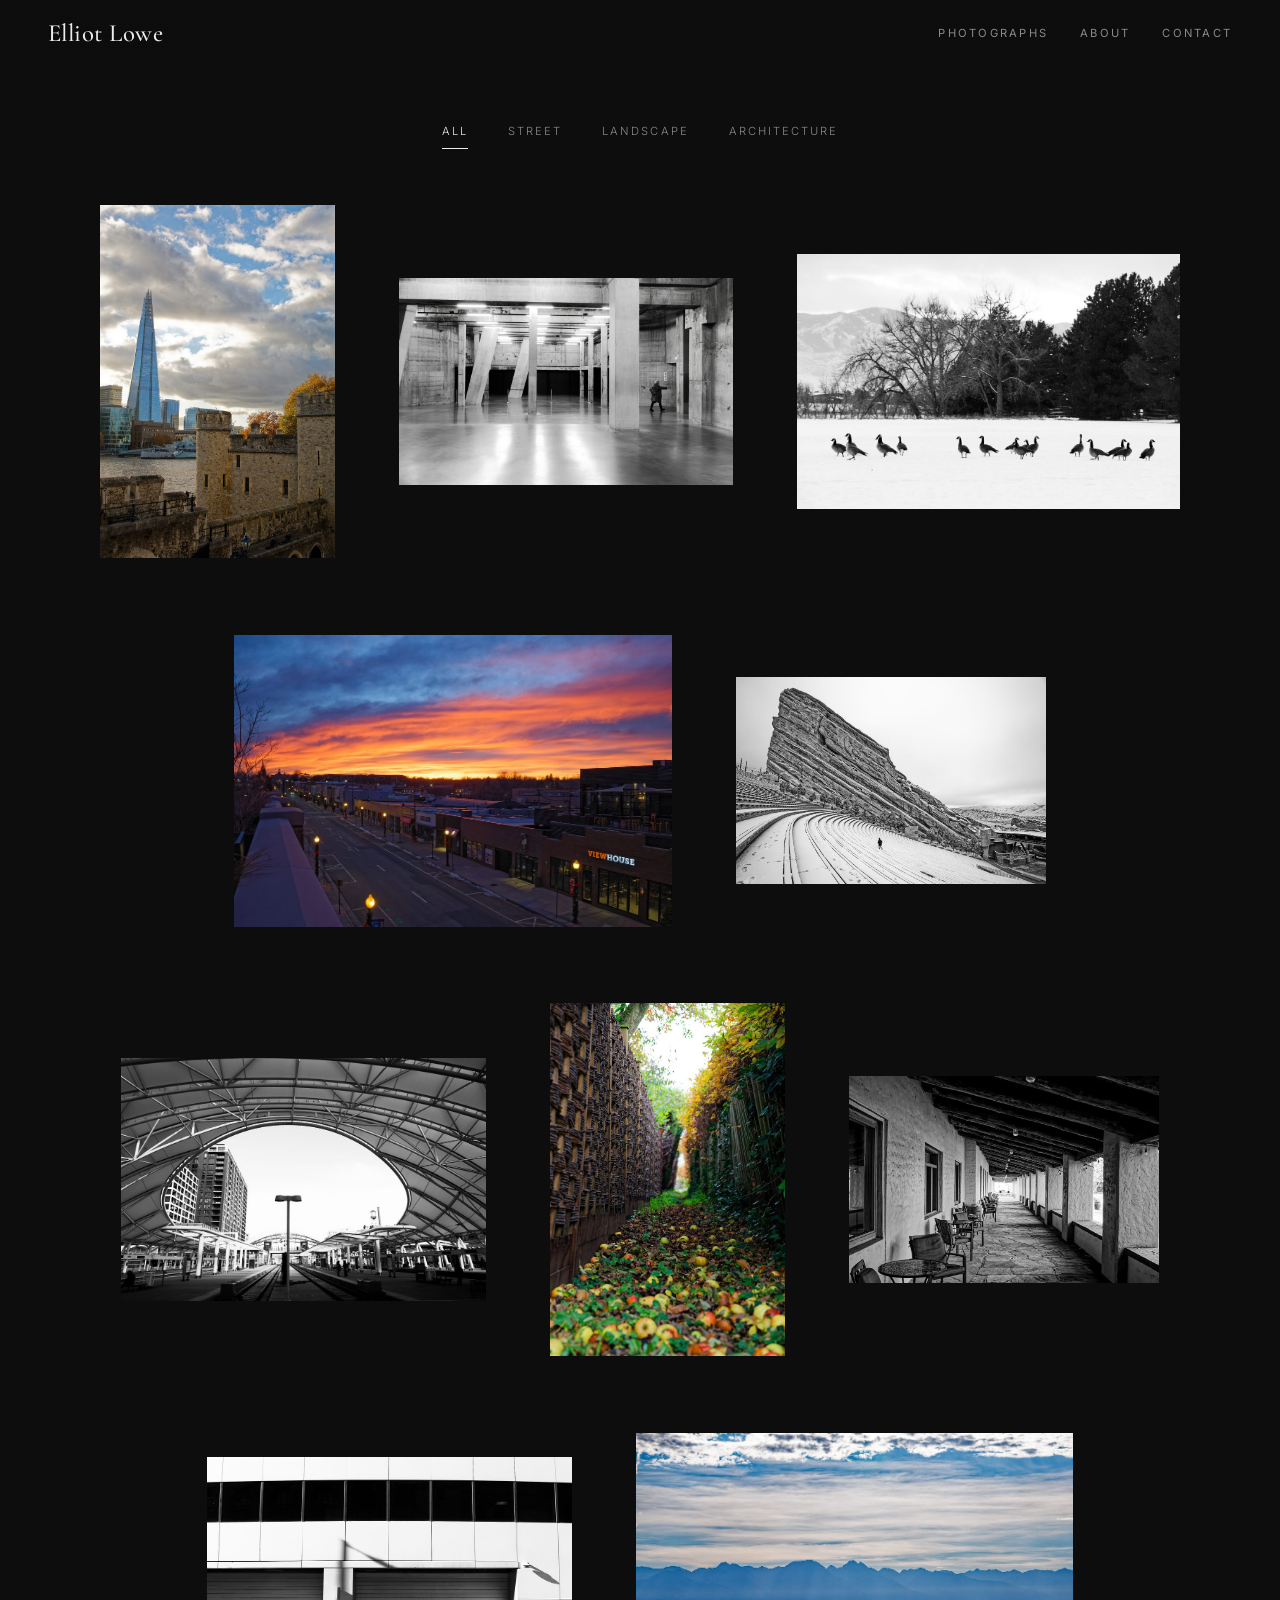
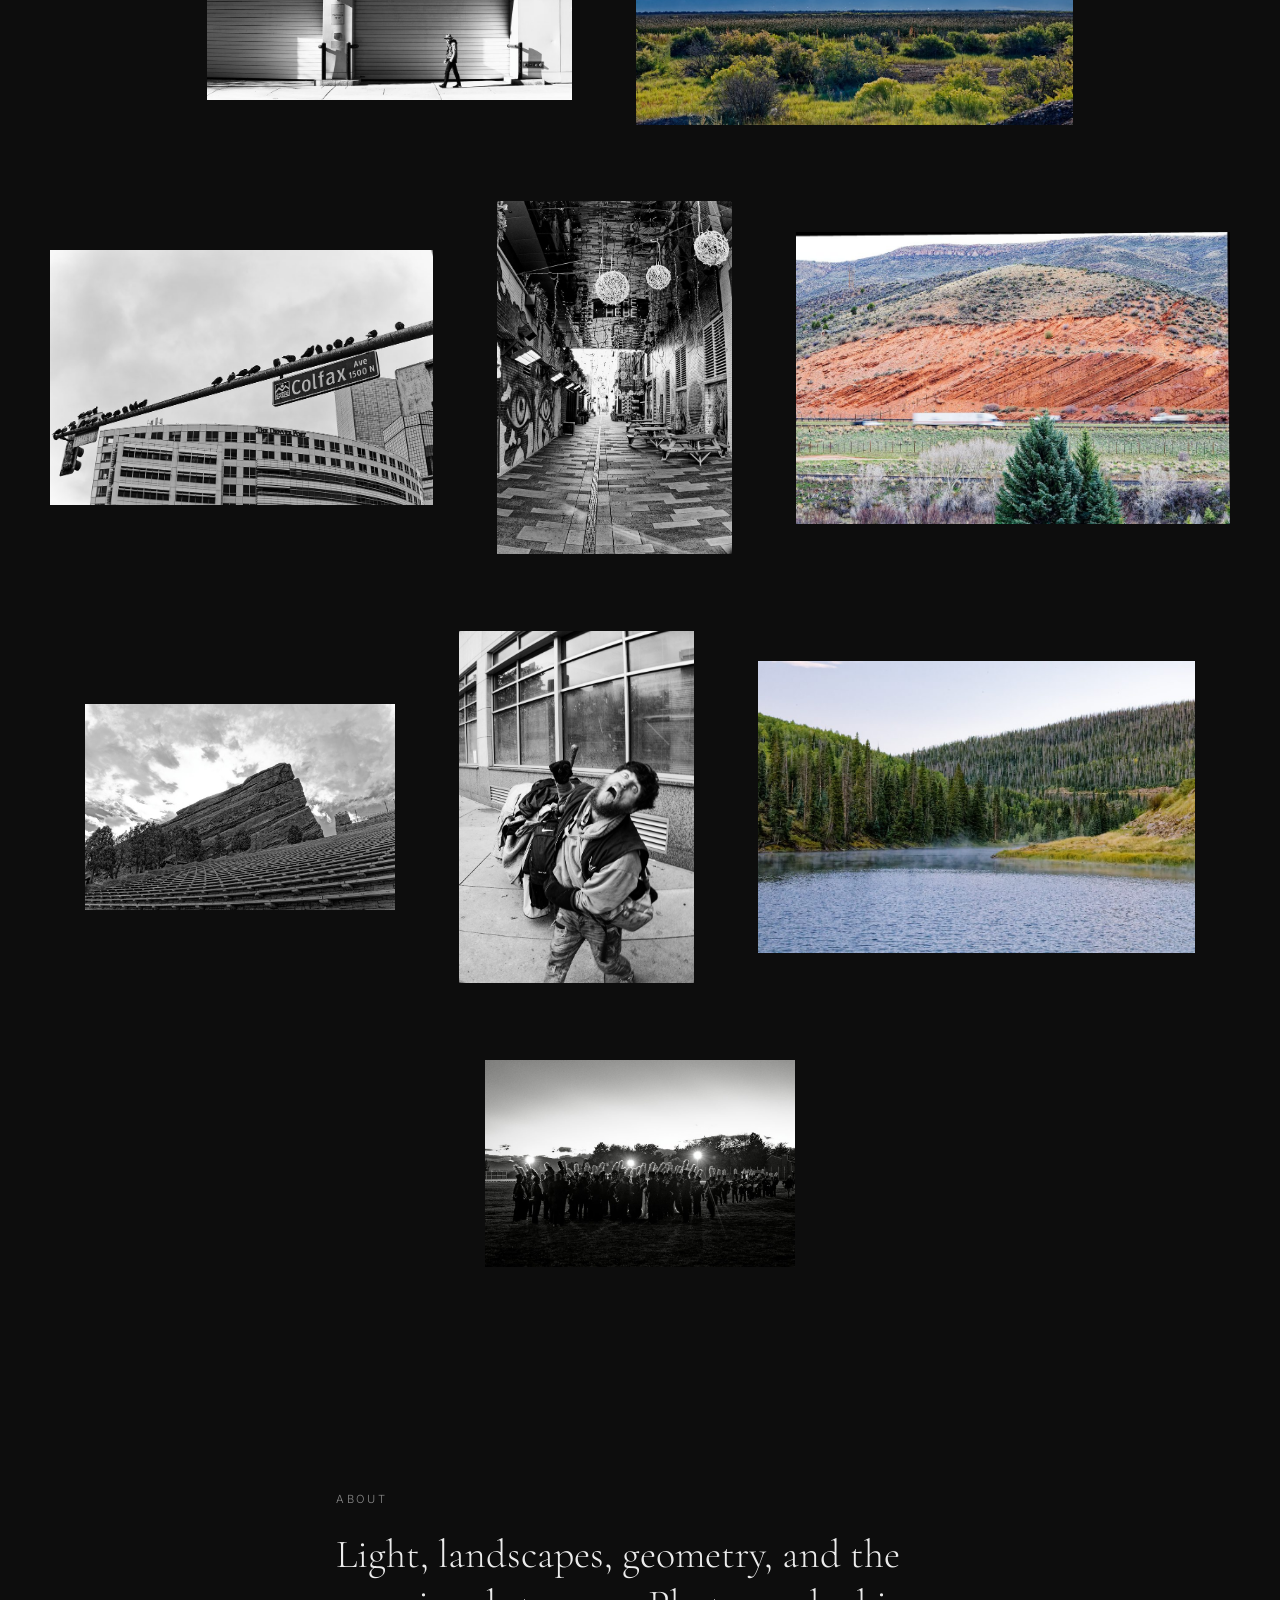
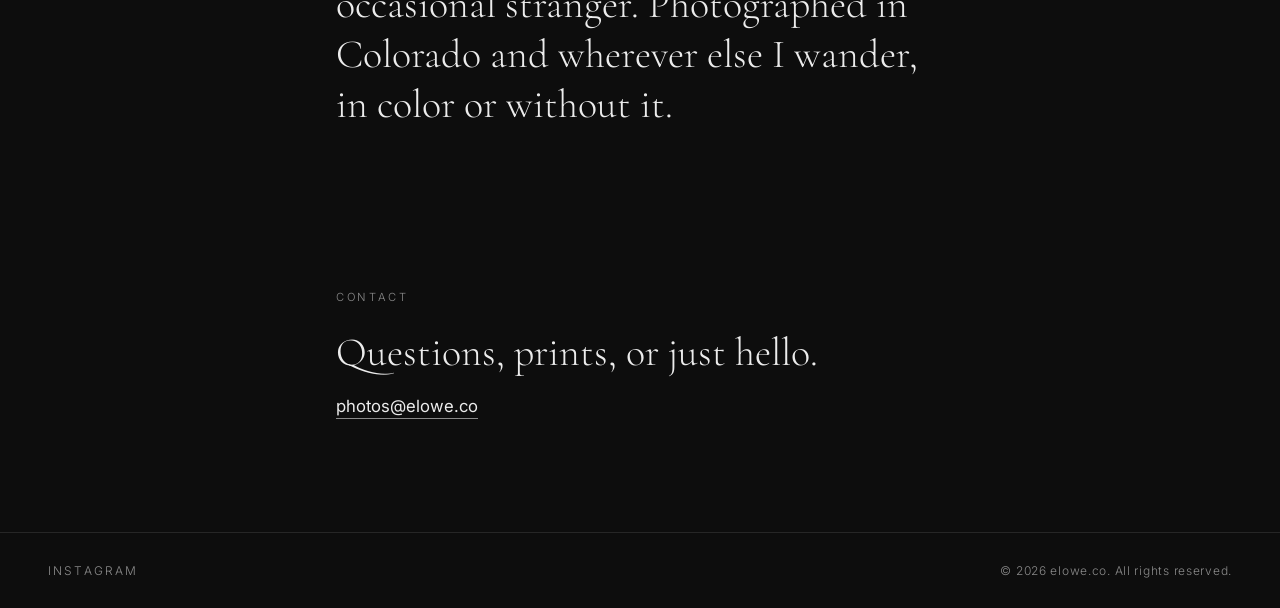
==== commit ae74fabf: "Rework About text and page descriptions Co-Authored-By: Claude Sonnet 5.5 <noreply@anthropic.com> Cl" ====
--- a/public/index.html
+++ b/public/index.html
@@ -4,10 +4,10 @@
   <meta charset="utf-8">
   <meta name="viewport" content="width=device-width, initial-scale=1">
   <title>Elliot Lowe Photography</title>
-  <meta name="description" content="Street, landscape and portrait photography in black and white, from wherever the road leads.">
+  <meta name="description" content="Street, landscape and architecture photography in color and black and white, from wherever the road leads.">
   <meta property="og:type" content="website">
   <meta property="og:title" content="Elliot Lowe Photography">
-  <meta property="og:description" content="Street, landscape and portrait photography in black and white.">
+  <meta property="og:description" content="Street, landscape and architecture photography in color and black and white.">
   <meta property="og:url" content="https://elowe.co/">
   <meta property="og:image" content="https://elowe.co/photos/2025_11_10-England49.jpg">
   <meta name="twitter:card" content="summary_large_image">
@@ -41,7 +41,7 @@
 
     <section id="about" class="panel">
       <p class="eyebrow">About</p>
-      <p class="lede">Light, landscapes, geometry, and the occasional stranger. Photographed in Colorado and wherever else I wander, mostly in black and white, color when it&rsquo;s irresistible.</p>
+      <p class="lede">Light, landscapes, geometry, and the occasional stranger. Photographed in Colorado and wherever else I wander, in color or without it.</p>
     </section>
 
     <section id="contact" class="panel panel--last">
